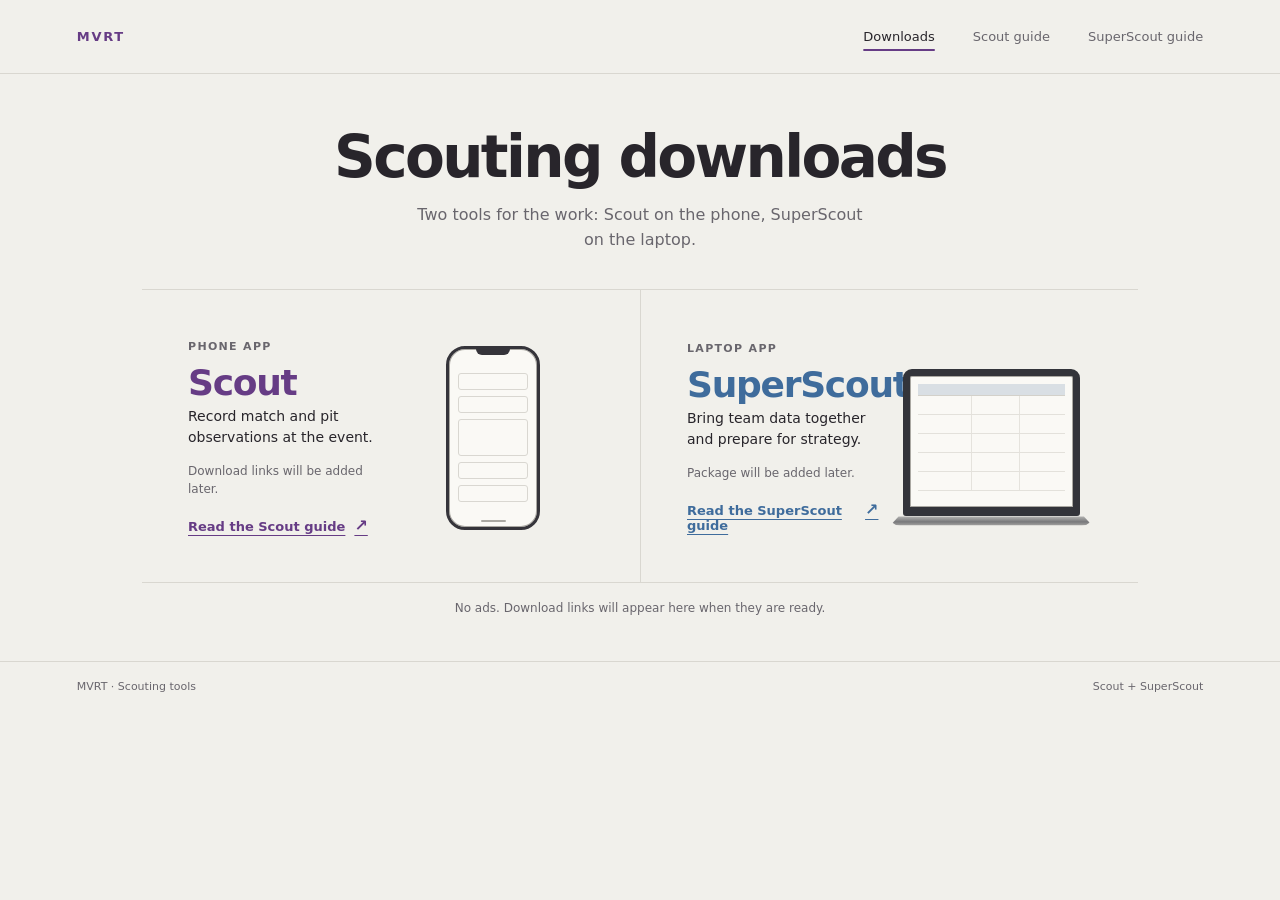
==== index.html @ 8ab3b4b0 "Initial source snapshot for version 1.1" ====
<!doctype html>
<html lang="en">
<head>
  <meta charset="utf-8">
  <meta name="viewport" content="width=device-width, initial-scale=1">
  <meta name="theme-color" content="#f1f0eb">
  <meta name="description" content="Download information and practical guides for MVRT Scout and SuperScout.">
  <title>Scouting downloads · MVRT</title>
  <link rel="stylesheet" href="site.css">
</head>
<body>
  <header class="site-header">
    <a class="wordmark" href="index.html" aria-label="MVRT scouting downloads home">MVRT</a>
    <nav aria-label="Main navigation">
      <a class="active" href="index.html">Downloads</a>
      <a href="scout.html">Scout guide</a>
      <a href="superscout.html">SuperScout guide</a>
    </nav>
  </header>
  <main>
    <section class="download-intro" aria-labelledby="page-title">
      <h1 id="page-title">Scouting downloads</h1>
      <p class="intro-copy">Two tools for the work: Scout on the phone, SuperScout on the laptop.</p>
    </section>
    <section class="products" aria-label="Scout apps">
      <article class="product product-scout">
        <div class="product-copy">
          <p class="device-label">Phone app</p>
          <h2>Scout</h2>
          <p class="product-summary">Record match and pit observations at the event.</p>
          <p class="availability">Download links will be added later.</p>
          <a class="text-link" href="scout.html">Read the Scout guide <span aria-hidden="true">↗</span></a>
        </div>
        <div class="device-stage" aria-hidden="true">
          <div class="phone"><span class="phone-camera"></span><div class="phone-field"></div><div class="phone-field"></div><div class="phone-field phone-field-tall"></div><div class="phone-field"></div><div class="phone-field"></div><span class="phone-home"></span></div>
        </div>
      </article>
      <article class="product product-super">
        <div class="product-copy">
          <p class="device-label">Laptop app</p>
          <h2>SuperScout</h2>
          <p class="product-summary">Bring team data together and prepare for strategy.</p>
          <p class="availability">Package will be added later.</p>
          <a class="text-link" href="superscout.html">Read the SuperScout guide <span aria-hidden="true">↗</span></a>
        </div>
        <div class="device-stage" aria-hidden="true">
          <div class="laptop"><div class="laptop-screen"><div class="table-head"></div><div class="table-row"></div><div class="table-row"></div><div class="table-row"></div><div class="table-row"></div><div class="table-row"></div></div><div class="laptop-base"></div></div>
        </div>
      </article>
    </section>
    <p class="page-note">No ads. Download links will appear here when they are ready.</p>
  </main>
  <footer><span>MVRT · Scouting tools</span><span>Scout + SuperScout</span></footer>
</body>
</html>
---- site.css ----
:root {
  color-scheme: light;
  --paper: #f1f0eb;
  --ink: #28252b;
  --muted: #69666d;
  --line: #d9d7d0;
  --plum: #663c85;
  --blue: #3f6c9c;
  --white: #faf9f5;
  --font: "Aptos", "Segoe UI", system-ui, sans-serif;
  font-family: var(--font);
  color: var(--ink);
  background: var(--paper);
  font-synthesis: none;
  text-rendering: optimizeLegibility;
  -webkit-font-smoothing: antialiased;
  -moz-osx-font-smoothing: grayscale;
}
* { box-sizing: border-box; }
body { margin: 0; min-width: 320px; }
a { color: inherit; text-underline-offset: .22em; }
a:focus-visible { outline: 3px solid var(--blue); outline-offset: 4px; }
::selection { color: #fff; background: var(--plum); }
.site-header { height: 74px; padding: 0 clamp(22px, 6vw, 88px); display: flex; align-items: center; justify-content: space-between; border-bottom: 1px solid var(--line); }
.wordmark { text-decoration: none; color: var(--plum); font-size: 13px; font-weight: 800; letter-spacing: .13em; }
nav { display: flex; align-items: center; gap: clamp(16px, 3vw, 38px); }
nav a { text-decoration: none; color: var(--muted); font-size: 13px; }
nav a:hover, nav a.active { color: var(--ink); }
nav a.active { text-decoration: underline; text-decoration-color: var(--plum); text-decoration-thickness: 2px; text-underline-offset: 8px; }
main { max-width: 1120px; margin: 0 auto; padding: 54px clamp(22px, 5vw, 62px) 0; }
.download-intro { text-align: center; padding: 0 0 36px; }
.eyebrow, .device-label { margin: 0 0 9px; color: var(--plum); font-size: 11px; font-weight: 750; letter-spacing: .12em; text-transform: uppercase; }
h1, h2, p { margin-top: 0; }
h1 { margin: 0; font-size: clamp(38px, 5vw, 58px); line-height: 1.03; letter-spacing: -.045em; }
.intro-copy { max-width: 45ch; margin: 14px auto 0; color: var(--muted); line-height: 1.6; }
.products { display: grid; grid-template-columns: 1fr 1fr; border-top: 1px solid var(--line); border-bottom: 1px solid var(--line); }
.product { min-width: 0; padding: 34px clamp(20px, 4vw, 46px) 30px; display: grid; grid-template-columns: minmax(0, .95fr) minmax(150px, 1fr); align-items: center; gap: 12px; }
.product + .product { border-left: 1px solid var(--line); }
.product h2 { margin: 0 0 5px; color: var(--plum); font-size: clamp(27px, 3vw, 36px); line-height: 1; letter-spacing: -.035em; }
.product-super h2 { color: var(--blue); }
.device-label { color: var(--muted); margin-bottom: 12px; }
.product-summary { max-width: 27ch; margin: 0 0 14px; line-height: 1.5; font-size: 14px; }
.availability { margin: 0 0 18px; color: var(--muted); font-size: 12px; line-height: 1.5; }
.text-link { display: inline-flex; align-items: baseline; gap: 9px; color: var(--plum); font-size: 13px; font-weight: 700; text-decoration-thickness: 1px; text-underline-offset: 4px; }
.product-super .text-link { color: var(--blue); }
.text-link span { font-size: 16px; transition: transform .2s ease; }
.text-link:hover span { transform: translate(2px, -2px); }
.device-stage { height: 228px; display: grid; place-items: center; }
.phone { width: 94px; height: 184px; padding: 24px 9px 17px; border: 3px solid #35343a; border-radius: 19px; background: var(--white); position: relative; box-shadow: inset 0 0 0 1px #aaa8a2; display: flex; flex-direction: column; gap: 6px; }
.phone-camera { position: absolute; width: 34px; height: 6px; border-radius: 0 0 6px 6px; background: #35343a; top: 0; left: 27px; }
.phone-field { height: 17px; border: 1px solid #d9d7d1; border-radius: 3px; }
.phone-field-tall { height: 37px; }
.phone-home { position: absolute; bottom: 5px; left: 32px; width: 25px; height: 2px; background: #aaa8a2; border-radius: 2px; }
.laptop { width: min(100%, 300px); display: grid; justify-items: center; transform: translateY(10px); }
.laptop-screen { width: 88%; height: 147px; padding: 8px; border: 7px solid #33343a; border-bottom-width: 9px; border-radius: 9px 9px 3px 3px; background: var(--white); box-shadow: inset 0 0 0 1px #aaa8a2; }
.table-head { height: 12px; background: #d9dfe4; border-bottom: 1px solid #d3d1ca; }
.table-row { height: 19px; border-bottom: 1px solid #e3e1db; background-image: linear-gradient(90deg, transparent 36%, #e5e3dd 36%, #e5e3dd 36.5%, transparent 36.5%, transparent 69%, #e5e3dd 69%, #e5e3dd 69.5%, transparent 69.5%); }
.laptop-base { width: 100%; height: 10px; background: linear-gradient(#b8b8b6, #79797b 58%, #a8a7a5); clip-path: polygon(4% 0, 96% 0, 100% 88%, 0 88%); border-radius: 0 0 12px 12px; }
.page-note { padding: 18px 0 24px; text-align: center; color: var(--muted); font-size: 12px; }
footer { display: flex; justify-content: space-between; gap: 16px; margin-top: 22px; padding: 18px clamp(22px, 6vw, 88px) 25px; border-top: 1px solid var(--line); color: var(--muted); font-size: 11px; }
footer a { text-decoration-color: var(--line); }
.guide-page { max-width: 1000px; }
.back-link { display: inline-block; margin-bottom: 28px; color: var(--muted); text-decoration: none; font-size: 13px; }
.back-link:hover { color: var(--ink); }
.guide-intro { max-width: 750px; padding-bottom: 42px; }
.guide-intro h1 { max-width: 16ch; font-size: clamp(38px, 5.7vw, 62px); }
.guide-intro > p:last-child { max-width: 58ch; margin: 16px 0 0; color: var(--muted); line-height: 1.65; }
.scout-ink { color: var(--plum); }
.super-ink { color: var(--blue); }
.guide-layout { display: grid; grid-template-columns: 170px minmax(0, 1fr); border-top: 1px solid var(--line); }
.guide-rail { padding: 30px 22px 0 0; color: var(--plum); }
.guide-rail .rail-mark { display: grid; place-items: center; width: 43px; height: 43px; border: 1px solid currentColor; border-radius: 50%; font-size: 14px; font-weight: 750; }
.guide-rail p { margin: 15px 0 5px; font-size: 11px; font-weight: 800; letter-spacing: .1em; }
.guide-rail > span:last-child { color: var(--muted); font-size: 12px; }
.rail-super { color: var(--blue); }
.steps { padding-left: 16px; border-left: 1px solid var(--line); }
.guide-step { display: grid; grid-template-columns: 48px minmax(0, 1fr); gap: 12px; padding: 27px 0 30px 25px; border-bottom: 1px solid var(--line); }
.step-index { color: var(--plum); font-size: 12px; font-weight: 800; letter-spacing: .04em; }
.step-blue { color: var(--blue); }
.guide-step h2 { margin: -4px 0 9px; font-size: clamp(20px, 2.4vw, 26px); letter-spacing: -.025em; }
.guide-step p { max-width: 68ch; margin: 0 0 11px; color: #514f55; font-size: 14px; line-height: 1.65; }
.guide-step strong { color: var(--ink); font-weight: 700; }
.detail-note { padding-left: 13px; border-left: 1px solid var(--blue); }
.mini-screen { width: min(100%, 520px); min-height: 80px; margin-top: 16px; padding: 12px 15px; display: flex; flex-direction: column; justify-content: center; gap: 5px; border: 1px solid #d8d6d0; background: rgba(250, 249, 245, .75); }
.mini-screen span { color: var(--muted); font-size: 12px; letter-spacing: .03em; }
.mini-screen b { font-size: 13px; }
.mini-screen small { color: var(--muted); font-size: 12px; }
.screen-split { background: linear-gradient(90deg, rgba(102,60,133,.06), transparent 34%), var(--white); }
.next-step { margin: 50px 0 0 195px; padding: 25px 0 40px; border-top: 1px solid var(--line); }
.next-step h2 { max-width: 24ch; margin: 0 0 15px; font-size: clamp(23px, 3vw, 34px); line-height: 1.13; letter-spacing: -.035em; }
@media (max-width: 760px) {
  .site-header { height: auto; min-height: 70px; gap: 18px; padding-top: 14px; padding-bottom: 14px; align-items: flex-start; }
  nav { justify-content: flex-end; flex-wrap: wrap; gap: 10px 17px; }
  nav a { font-size: 12px; }
  main { padding-top: 38px; }
  .products { grid-template-columns: 1fr; }
  .product { grid-template-columns: minmax(0, 1fr) minmax(130px, .8fr); padding: 25px 8px; }
  .product + .product { border-left: 0; border-top: 1px solid var(--line); }
  .device-stage { height: 190px; }
  .phone { transform: scale(.88); }
  .laptop { transform: translateY(8px) scale(.88); }
  .guide-intro { padding-bottom: 30px; }
  .guide-layout { grid-template-columns: 1fr; }
  .guide-rail { display: flex; gap: 12px; align-items: center; padding: 17px 0; border-bottom: 1px solid var(--line); }
  .guide-rail .rail-mark { width: 32px; height: 32px; font-size: 11px; }
  .guide-rail p { margin: 0; }
  .steps { padding-left: 0; border-left: 0; }
  .guide-step { grid-template-columns: 31px minmax(0, 1fr); gap: 8px; padding: 24px 0; }
  .next-step { margin-left: 0; margin-top: 32px; }
}
@media (max-width: 460px) {
  .site-header { display: block; }
  nav { justify-content: flex-start; margin-top: 13px; }
  .product { grid-template-columns: minmax(0, 1fr) 120px; gap: 0; }
  .product-summary { font-size: 13px; }
  .device-stage { height: 170px; }
  .laptop { transform: translateY(5px) scale(.72); }
  .phone { transform: scale(.82); }
  footer { flex-direction: column; gap: 7px; }
}
@media (prefers-reduced-motion: reduce) { *, *::before, *::after { scroll-behavior: auto !important; transition-duration: .01ms !important; } }
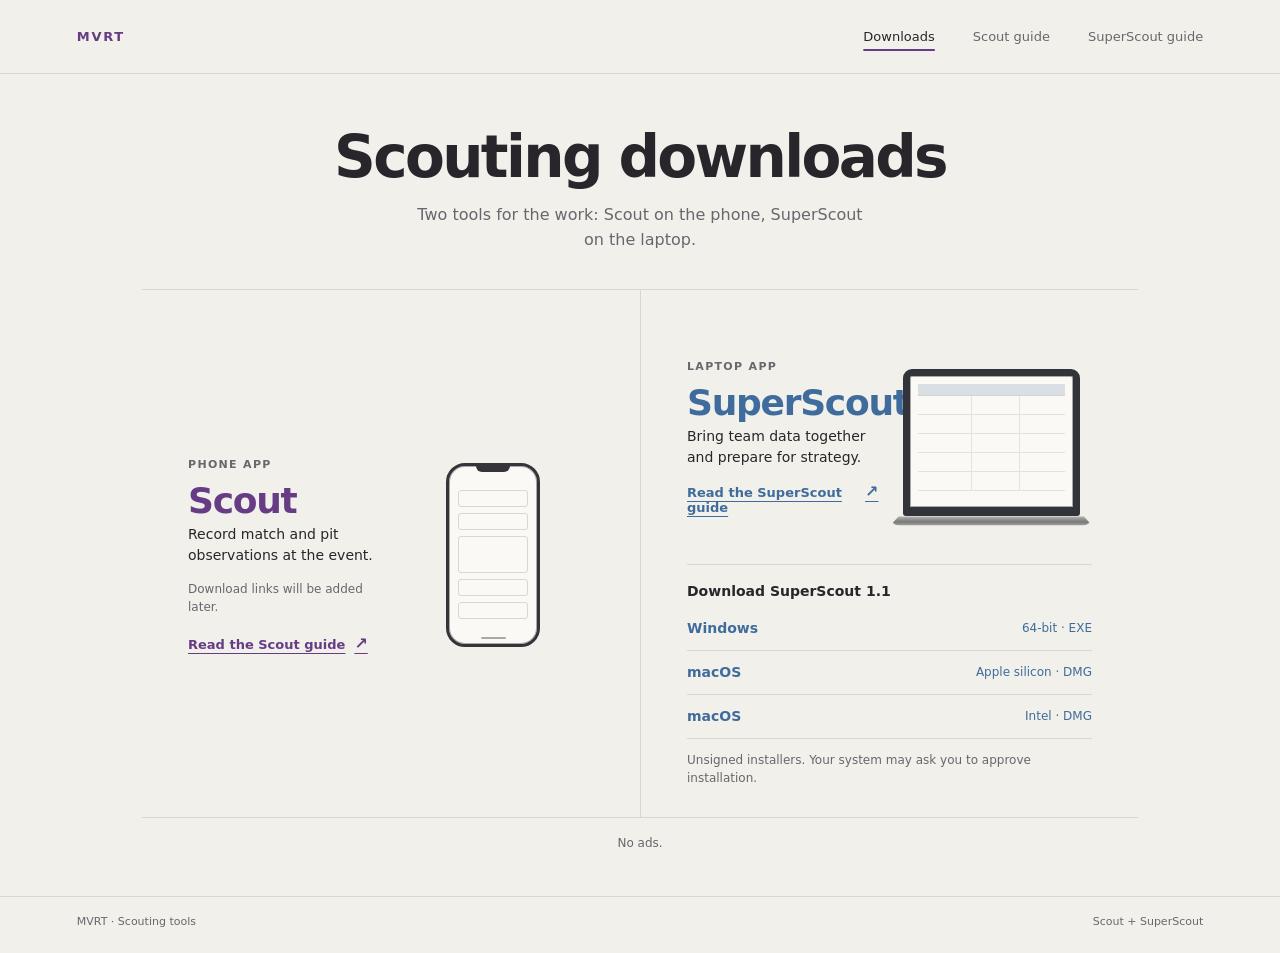
==== commit 22518953: "Add Windows and macOS SuperScout 1.1 downloads" ====
--- a/index.html
+++ b/index.html
@@ -18,7 +18,7 @@
     </nav>
   </header>
   <main>
-    <section class="download-intro" aria-labelledby="page-title">
+    <section class="download-intro" aria-labelledby="page-title">
       <h1 id="page-title">Scouting downloads</h1>
       <p class="intro-copy">Two tools for the work: Scout on the phone, SuperScout on the laptop.</p>
     </section>
@@ -40,20 +40,28 @@
           <p class="device-label">Laptop app</p>
           <h2>SuperScout</h2>
           <p class="product-summary">Bring team data together and prepare for strategy.</p>
-          <p class="availability">Package will be added later.</p>
           <a class="text-link" href="superscout.html">Read the SuperScout guide <span aria-hidden="true">↗</span></a>
         </div>
         <div class="device-stage" aria-hidden="true">
           <div class="laptop"><div class="laptop-screen"><div class="table-head"></div><div class="table-row"></div><div class="table-row"></div><div class="table-row"></div><div class="table-row"></div><div class="table-row"></div></div><div class="laptop-base"></div></div>
         </div>
+        <div class="desktop-downloads">
+          <h3>Download SuperScout 1.1</h3>
+          <ul class="download-links">
+            <li><a href="https://github.com/Codings-Biggest-Fan/Scouting-Downloads/releases/download/v1.1.0/SuperScout-1.1.0-win-x64.exe">Windows <span>64-bit · EXE</span></a></li>
+            <li><a href="https://github.com/Codings-Biggest-Fan/Scouting-Downloads/releases/download/v1.1.0/SuperScout-1.1.0-mac-arm64.dmg">macOS <span>Apple silicon · DMG</span></a></li>
+            <li><a href="https://github.com/Codings-Biggest-Fan/Scouting-Downloads/releases/download/v1.1.0/SuperScout-1.1.0-mac-x64.dmg">macOS <span>Intel · DMG</span></a></li>
+          </ul>
+          <p class="download-note">Unsigned installers. Your system may ask you to approve installation.</p>
+        </div>
       </article>
     </section>
-    <p class="page-note">No ads. Download links will appear here when they are ready.</p>
+    <p class="page-note">No ads.</p>
   </main>
   <footer><span>MVRT · Scouting tools</span><span>Scout + SuperScout</span></footer>
 </body>
-</html>
-
-
-
-
+</html>
+
+
+
+
--- a/site.css
+++ b/site.css
@@ -43,6 +43,17 @@
 .availability { margin: 0 0 18px; color: var(--muted); font-size: 12px; line-height: 1.5; }
 .text-link { display: inline-flex; align-items: baseline; gap: 9px; color: var(--plum); font-size: 13px; font-weight: 700; text-decoration-thickness: 1px; text-underline-offset: 4px; }
 .product-super .text-link { color: var(--blue); }
+.desktop-downloads { grid-column: 1 / -1; padding-top: 18px; border-top: 1px solid var(--line); }
+.desktop-downloads h3 { margin: 0 0 8px; font-size: 14px; font-weight: 700; }
+.download-links { list-style: none; margin: 0; padding: 0; }
+.download-links a { display: flex; justify-content: space-between; align-items: center; gap: 12px; min-height: 44px; padding: 9px 0; border-bottom: 1px solid var(--line); color: var(--blue); font-size: 14px; font-weight: 650; text-decoration: none; }
+.download-links a:hover { text-decoration: underline; text-underline-offset: 4px; }
+.download-links a:focus-visible { outline: 2px solid var(--blue); outline-offset: 3px; }
+.download-links span { font-size: 12px; font-weight: 400; text-align: right; }
+.download-note { margin: 12px 0 0; color: var(--muted); font-size: 12px; line-height: 1.5; }
+.installation { margin-bottom: 34px; padding: 20px 0; border-top: 1px solid var(--line); border-bottom: 1px solid var(--line); }
+.installation h2 { margin-bottom: 10px; font-size: 22px; }
+.installation p { margin: 0 0 10px; line-height: 1.6; }
 .text-link span { font-size: 16px; transition: transform .2s ease; }
 .text-link:hover span { transform: translate(2px, -2px); }
 .device-stage { height: 228px; display: grid; place-items: center; }
@@ -118,6 +129,6 @@
   .phone { transform: scale(.82); }
   footer { flex-direction: column; gap: 7px; }
 }
-@media (prefers-reduced-motion: reduce) { *, *::before, *::after { scroll-behavior: auto !important; transition-duration: .01ms !important; } }
-
-
+@media (prefers-reduced-motion: reduce) { *, *::before, *::after { scroll-behavior: auto !important; transition-duration: .01ms !important; } }
+
+
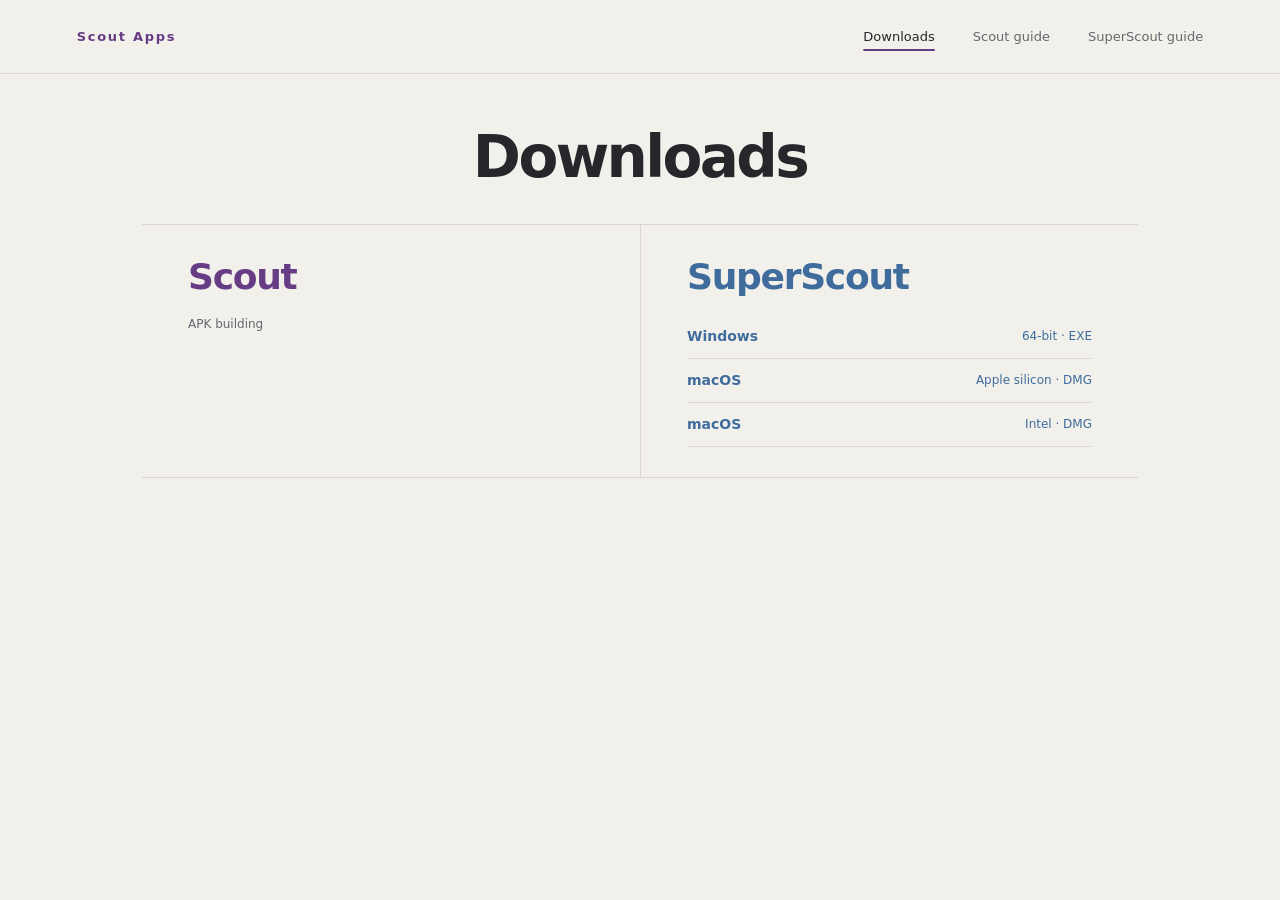
==== commit 9198a3a9: "Remove marketing copy and simplify app download pages" ====
--- a/index.html
+++ b/index.html
@@ -4,13 +4,12 @@
   <meta charset="utf-8">
   <meta name="viewport" content="width=device-width, initial-scale=1">
   <meta name="theme-color" content="#f1f0eb">
-  <meta name="description" content="Download information and practical guides for MVRT Scout and SuperScout.">
-  <title>Scouting downloads · MVRT</title>
+  <title>Downloads · Scout Apps</title>
   <link rel="stylesheet" href="site.css">
 </head>
 <body>
   <header class="site-header">
-    <a class="wordmark" href="index.html" aria-label="MVRT scouting downloads home">MVRT</a>
+    <a class="wordmark" href="index.html">Scout Apps</a>
     <nav aria-label="Main navigation">
       <a class="active" href="index.html">Downloads</a>
       <a href="scout.html">Scout guide</a>
@@ -18,50 +17,21 @@
     </nav>
   </header>
   <main>
-    <section class="download-intro" aria-labelledby="page-title">
-      <h1 id="page-title">Scouting downloads</h1>
-      <p class="intro-copy">Two tools for the work: Scout on the phone, SuperScout on the laptop.</p>
-    </section>
-    <section class="products" aria-label="Scout apps">
+    <section class="download-intro"><h1>Downloads</h1></section>
+    <section class="products" aria-label="App downloads">
       <article class="product product-scout">
-        <div class="product-copy">
-          <p class="device-label">Phone app</p>
-          <h2>Scout</h2>
-          <p class="product-summary">Record match and pit observations at the event.</p>
-          <p class="availability">Download links will be added later.</p>
-          <a class="text-link" href="scout.html">Read the Scout guide <span aria-hidden="true">↗</span></a>
-        </div>
-        <div class="device-stage" aria-hidden="true">
-          <div class="phone"><span class="phone-camera"></span><div class="phone-field"></div><div class="phone-field"></div><div class="phone-field phone-field-tall"></div><div class="phone-field"></div><div class="phone-field"></div><span class="phone-home"></span></div>
-        </div>
+        <h2>Scout</h2>
+        <p class="availability">APK building</p>
       </article>
       <article class="product product-super">
-        <div class="product-copy">
-          <p class="device-label">Laptop app</p>
-          <h2>SuperScout</h2>
-          <p class="product-summary">Bring team data together and prepare for strategy.</p>
-          <a class="text-link" href="superscout.html">Read the SuperScout guide <span aria-hidden="true">↗</span></a>
-        </div>
-        <div class="device-stage" aria-hidden="true">
-          <div class="laptop"><div class="laptop-screen"><div class="table-head"></div><div class="table-row"></div><div class="table-row"></div><div class="table-row"></div><div class="table-row"></div><div class="table-row"></div></div><div class="laptop-base"></div></div>
-        </div>
-        <div class="desktop-downloads">
-          <h3>Download SuperScout 1.1</h3>
-          <ul class="download-links">
-            <li><a href="https://github.com/Codings-Biggest-Fan/Scouting-Downloads/releases/download/v1.1.0/SuperScout-1.1.0-win-x64.exe">Windows <span>64-bit · EXE</span></a></li>
-            <li><a href="https://github.com/Codings-Biggest-Fan/Scouting-Downloads/releases/download/v1.1.0/SuperScout-1.1.0-mac-arm64.dmg">macOS <span>Apple silicon · DMG</span></a></li>
-            <li><a href="https://github.com/Codings-Biggest-Fan/Scouting-Downloads/releases/download/v1.1.0/SuperScout-1.1.0-mac-x64.dmg">macOS <span>Intel · DMG</span></a></li>
-          </ul>
-          <p class="download-note">Unsigned installers. Your system may ask you to approve installation.</p>
-        </div>
+        <h2>SuperScout</h2>
+        <ul class="download-links">
+          <li><a href="https://github.com/Codings-Biggest-Fan/Scouting-Downloads/releases/download/v1.1.0/SuperScout-1.1.0-win-x64.exe">Windows <span>64-bit · EXE</span></a></li>
+          <li><a href="https://github.com/Codings-Biggest-Fan/Scouting-Downloads/releases/download/v1.1.0/SuperScout-1.1.0-mac-arm64.dmg">macOS <span>Apple silicon · DMG</span></a></li>
+          <li><a href="https://github.com/Codings-Biggest-Fan/Scouting-Downloads/releases/download/v1.1.0/SuperScout-1.1.0-mac-x64.dmg">macOS <span>Intel · DMG</span></a></li>
+        </ul>
       </article>
     </section>
-    <p class="page-note">No ads.</p>
   </main>
-  <footer><span>MVRT · Scouting tools</span><span>Scout + SuperScout</span></footer>
 </body>
-</html>
-
-
-
-
+</html>
--- a/site.css
+++ b/site.css
@@ -132,3 +132,9 @@
 @media (prefers-reduced-motion: reduce) { *, *::before, *::after { scroll-behavior: auto !important; transition-duration: .01ms !important; } }
 
 
+
+/* Download page */
+.product { display: block; }
+.product h2 { margin-bottom: 20px; }
+.availability { margin: 0; }
+
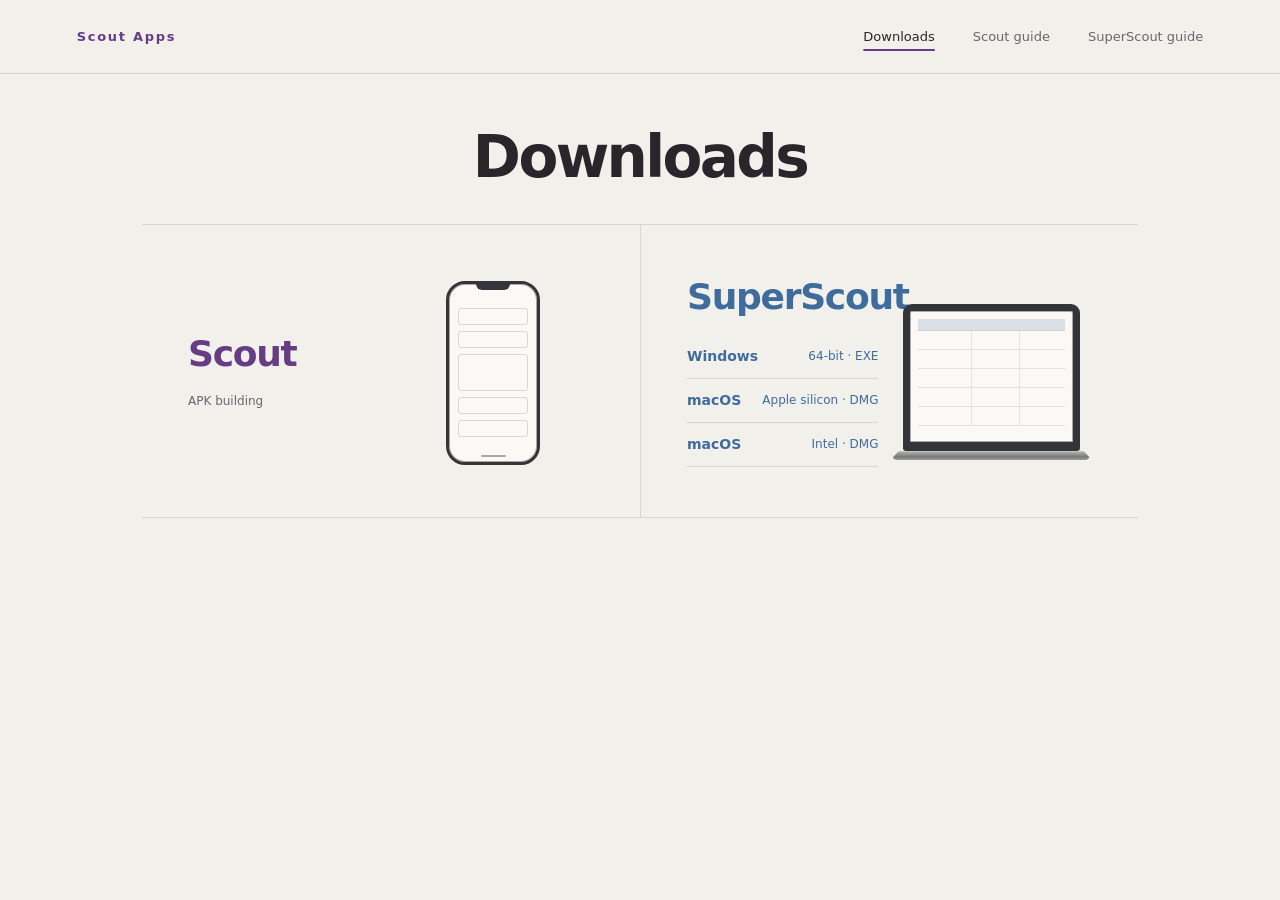
==== commit 9c0551f4: "Restore phone and laptop graphics on download page" ====
--- a/index.html
+++ b/index.html
@@ -20,18 +20,28 @@
     <section class="download-intro"><h1>Downloads</h1></section>
     <section class="products" aria-label="App downloads">
       <article class="product product-scout">
+        <div class="product-copy">
         <h2>Scout</h2>
         <p class="availability">APK building</p>
+        </div>
+        <div class="device-stage" aria-hidden="true">
+          <div class="phone"><span class="phone-camera"></span><div class="phone-field"></div><div class="phone-field"></div><div class="phone-field phone-field-tall"></div><div class="phone-field"></div><div class="phone-field"></div><span class="phone-home"></span></div>
+        </div>
       </article>
       <article class="product product-super">
+        <div class="product-copy">
         <h2>SuperScout</h2>
         <ul class="download-links">
           <li><a href="https://github.com/Codings-Biggest-Fan/Scouting-Downloads/releases/download/v1.1.0/SuperScout-1.1.0-win-x64.exe">Windows <span>64-bit · EXE</span></a></li>
           <li><a href="https://github.com/Codings-Biggest-Fan/Scouting-Downloads/releases/download/v1.1.0/SuperScout-1.1.0-mac-arm64.dmg">macOS <span>Apple silicon · DMG</span></a></li>
           <li><a href="https://github.com/Codings-Biggest-Fan/Scouting-Downloads/releases/download/v1.1.0/SuperScout-1.1.0-mac-x64.dmg">macOS <span>Intel · DMG</span></a></li>
         </ul>
+        </div>
+        <div class="device-stage" aria-hidden="true">
+          <div class="laptop"><div class="laptop-screen"><div class="table-head"></div><div class="table-row"></div><div class="table-row"></div><div class="table-row"></div><div class="table-row"></div><div class="table-row"></div></div><div class="laptop-base"></div></div>
+        </div>
       </article>
     </section>
   </main>
 </body>
-</html>+</html>
--- a/site.css
+++ b/site.css
@@ -134,7 +134,6 @@
 
 
 /* Download page */
-.product { display: block; }
 .product h2 { margin-bottom: 20px; }
 .availability { margin: 0; }
 
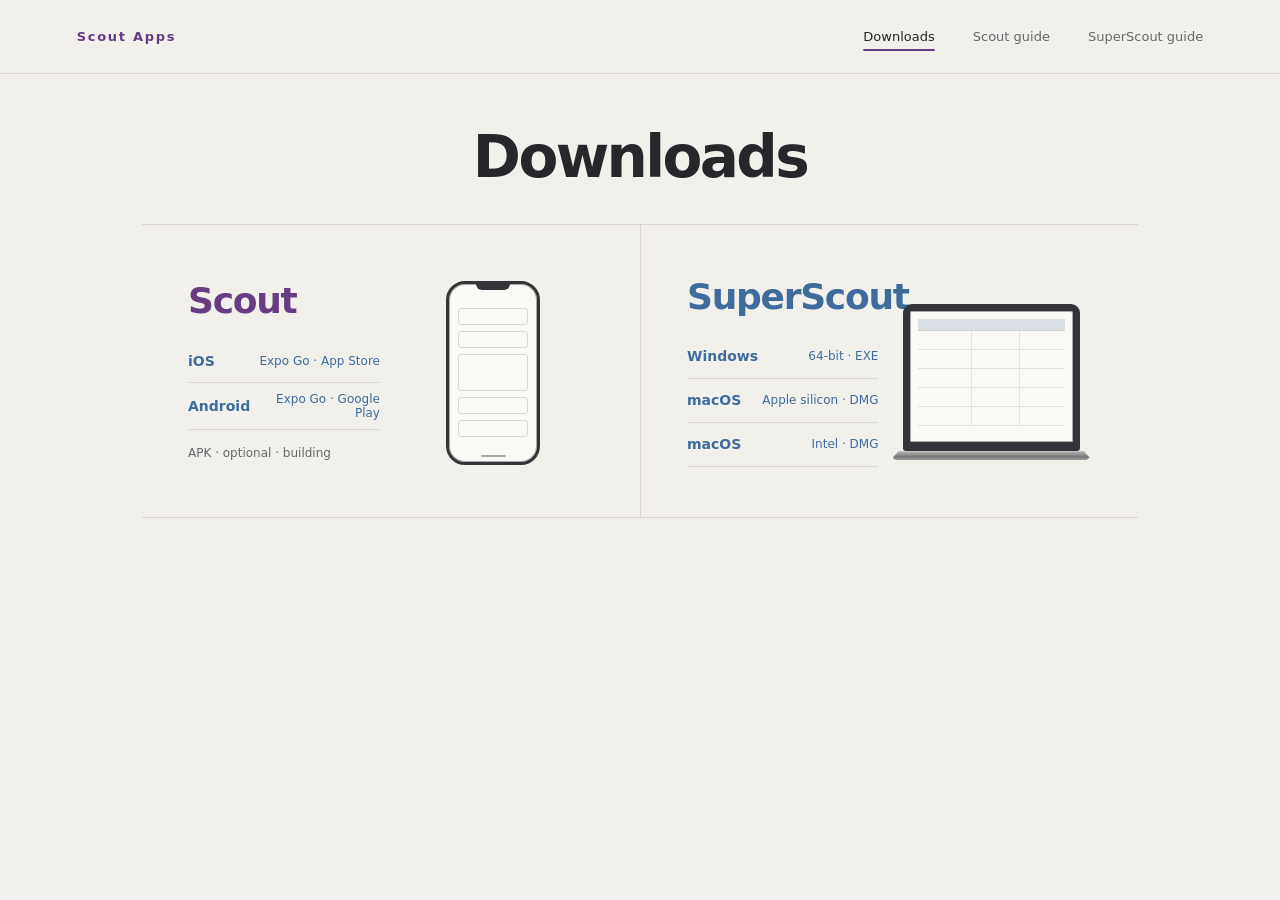
==== commit bddae96c: "Add Expo Go store downloads and mark standalone APK optional" ====
--- a/index.html
+++ b/index.html
@@ -5,7 +5,7 @@
   <meta name="viewport" content="width=device-width, initial-scale=1">
   <meta name="theme-color" content="#f1f0eb">
   <title>Downloads · Scout Apps</title>
-  <link rel="stylesheet" href="site.css">
+  <link rel="stylesheet" href="site.css?v=1.1-graphics">
 </head>
 <body>
   <header class="site-header">
@@ -22,7 +22,11 @@
       <article class="product product-scout">
         <div class="product-copy">
         <h2>Scout</h2>
-        <p class="availability">APK building</p>
+        <ul class="download-links">
+          <li><a href="https://apps.apple.com/us/app/expo-go/id982107779">iOS <span>Expo Go · App Store</span></a></li>
+          <li><a href="https://play.google.com/store/apps/details?id=host.exp.exponent">Android <span>Expo Go · Google Play</span></a></li>
+        </ul>
+        <p class="availability apk-optional" data-apk-pending>APK · optional · building</p>
         </div>
         <div class="device-stage" aria-hidden="true">
           <div class="phone"><span class="phone-camera"></span><div class="phone-field"></div><div class="phone-field"></div><div class="phone-field phone-field-tall"></div><div class="phone-field"></div><div class="phone-field"></div><span class="phone-home"></span></div>
--- a/site.css
+++ b/site.css
@@ -136,4 +136,5 @@
 /* Download page */
 .product h2 { margin-bottom: 20px; }
 .availability { margin: 0; }
+.apk-optional { margin-top: 14px; }
 
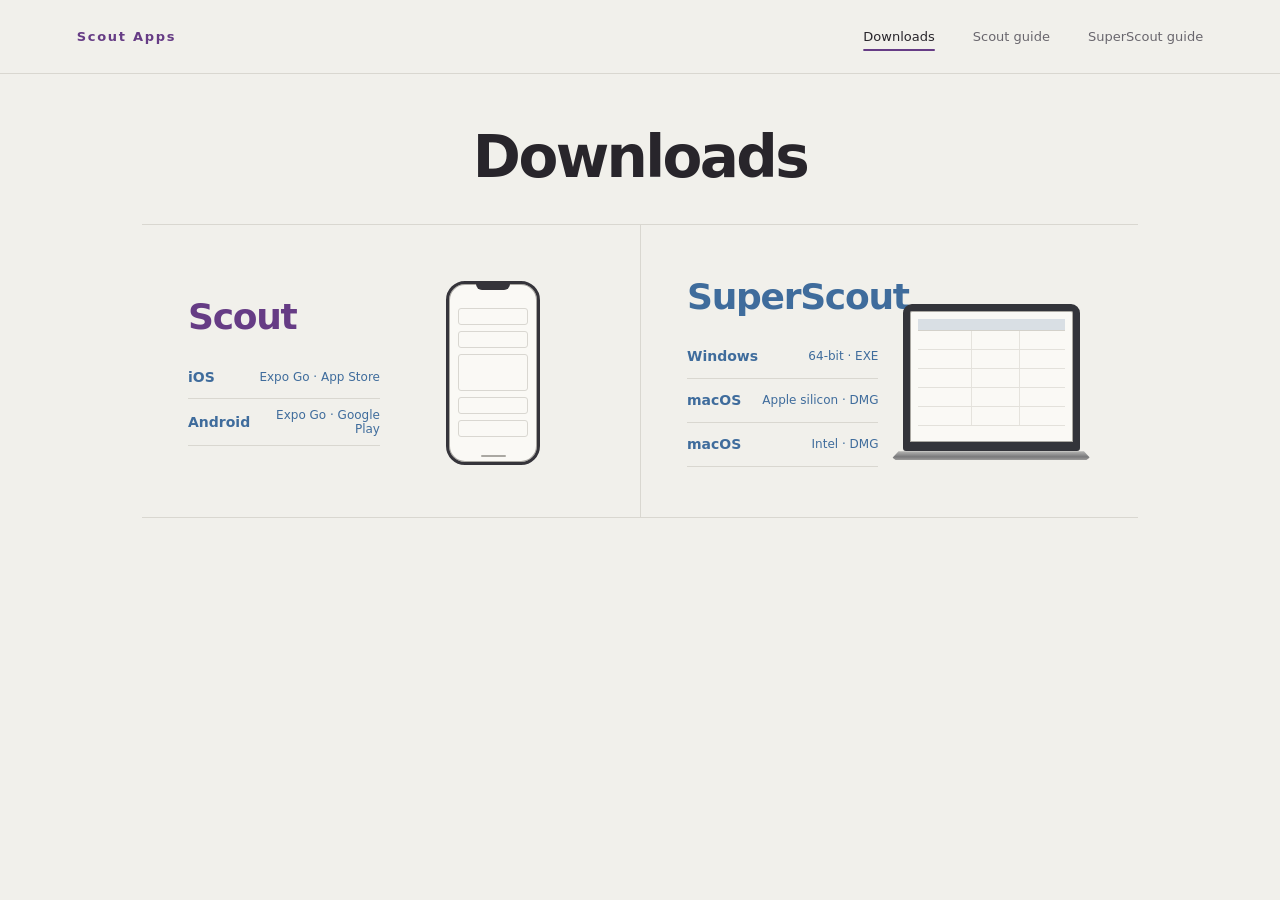
==== commit 76e404d3: "Remove cancelled Scout APK download" ====
--- a/index.html
+++ b/index.html
@@ -26,7 +26,6 @@
           <li><a href="https://apps.apple.com/us/app/expo-go/id982107779">iOS <span>Expo Go · App Store</span></a></li>
           <li><a href="https://play.google.com/store/apps/details?id=host.exp.exponent">Android <span>Expo Go · Google Play</span></a></li>
         </ul>
-        <p class="availability apk-optional" data-apk-pending>APK · optional · building</p>
         </div>
         <div class="device-stage" aria-hidden="true">
           <div class="phone"><span class="phone-camera"></span><div class="phone-field"></div><div class="phone-field"></div><div class="phone-field phone-field-tall"></div><div class="phone-field"></div><div class="phone-field"></div><span class="phone-home"></span></div>
--- a/site.css
+++ b/site.css
@@ -136,5 +136,4 @@
 /* Download page */
 .product h2 { margin-bottom: 20px; }
 .availability { margin: 0; }
-.apk-optional { margin-top: 14px; }
 
